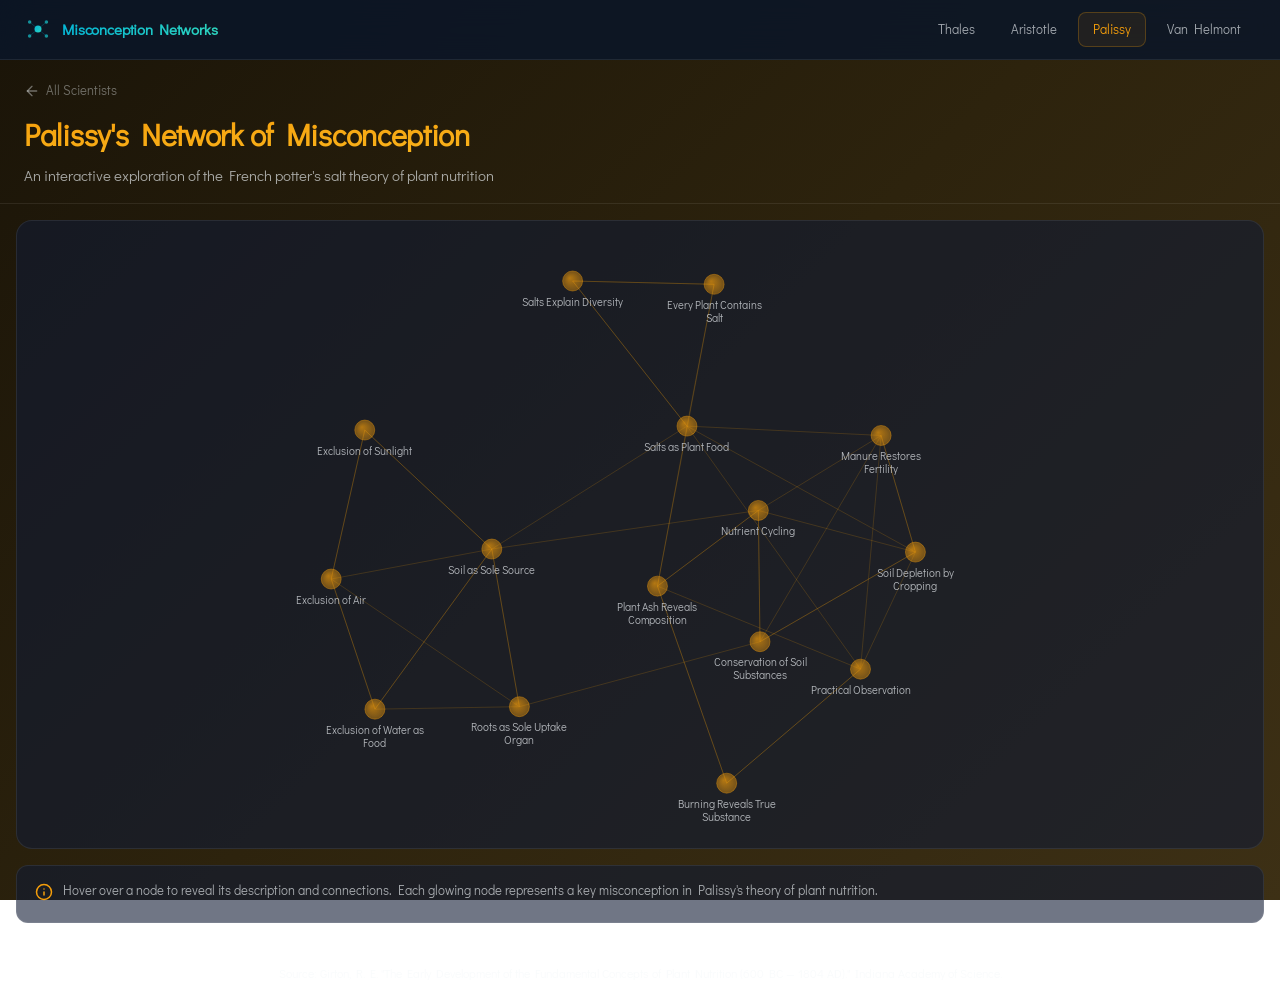
==== palissy/index.html @ 5a88d0b5 "Initial commit: Misconception Network of Great Scientists Four interactive network visualisations co" ====
<!DOCTYPE html>
<html lang="en">
<head>
  <meta charset="UTF-8" />
  <meta name="viewport" content="width=device-width, initial-scale=1.0" />
  <title>Palissy's Network of Misconception</title>
  <link rel="preconnect" href="https://fonts.googleapis.com" />
  <link rel="preconnect" href="https://fonts.gstatic.com" crossorigin />
  <link href="https://fonts.googleapis.com/css2?family=Didact+Gothic&display=swap" rel="stylesheet" />
  <link rel="stylesheet" href="../shared.css" />
  <link rel="stylesheet" href="page.css" />
</head>
<body>
  <!-- Navigation -->
  <nav class="top-nav">
    <div class="nav-inner">
      <a href="../index.html" class="nav-logo">
        <svg viewBox="0 0 40 40" width="28" height="28" fill="none">
          <circle cx="20" cy="20" r="5" fill="url(#nlg)" />
          <circle cx="8" cy="10" r="2.5" fill="url(#nlg)" opacity="0.7" />
          <circle cx="32" cy="10" r="2.5" fill="url(#nlg)" opacity="0.7" />
          <circle cx="8" cy="30" r="2.5" fill="url(#nlg)" opacity="0.7" />
          <circle cx="32" cy="30" r="2.5" fill="url(#nlg)" opacity="0.7" />
          <line x1="20" y1="20" x2="8" y2="10" stroke="#06B6D4" stroke-width="0.8" opacity="0.4" />
          <line x1="20" y1="20" x2="32" y2="10" stroke="#06B6D4" stroke-width="0.8" opacity="0.4" />
          <line x1="20" y1="20" x2="8" y2="30" stroke="#06B6D4" stroke-width="0.8" opacity="0.4" />
          <line x1="20" y1="20" x2="32" y2="30" stroke="#06B6D4" stroke-width="0.8" opacity="0.4" />
          <defs><linearGradient id="nlg" x1="0" y1="0" x2="1" y2="1"><stop offset="0%" stop-color="#06B6D4"/><stop offset="100%" stop-color="#2DD4BF"/></linearGradient></defs>
        </svg>
        <span>Misconception Networks</span>
      </a>
      <div class="nav-links">
        <a href="../thales/index.html" class="nav-link" data-color="blue">Thales</a>
        <a href="../aristotle/index.html" class="nav-link" data-color="cyan">Aristotle</a>
        <a href="../palissy/index.html" class="nav-link active" data-color="amber">Palissy</a>
        <a href="../vanhelmont/index.html" class="nav-link" data-color="green">Van Helmont</a>
      </div>
      <button class="nav-hamburger" id="nav-hamburger" aria-label="Toggle menu">
        <svg width="22" height="22" viewBox="0 0 24 24" fill="none" stroke="currentColor" stroke-width="2" stroke-linecap="round"><line x1="3" y1="6" x2="21" y2="6"/><line x1="3" y1="12" x2="21" y2="12"/><line x1="3" y1="18" x2="21" y2="18"/></svg>
      </button>
    </div>
    <div class="nav-mobile" id="nav-mobile">
      <a href="../thales/index.html" data-color="blue">Thales</a>
      <a href="../aristotle/index.html" data-color="cyan">Aristotle</a>
      <a href="../palissy/index.html" data-color="amber">Palissy</a>
      <a href="../vanhelmont/index.html" data-color="green">Van Helmont</a>
    </div>
  </nav>

  <!-- Page Header -->
  <header class="page-header">
    <div class="page-header-inner">
      <a href="../index.html" class="back-link">
        <svg width="16" height="16" viewBox="0 0 24 24" fill="none" stroke="currentColor" stroke-width="2" stroke-linecap="round" stroke-linejoin="round"><line x1="19" y1="12" x2="5" y2="12"/><polyline points="12 19 5 12 12 5"/></svg>
        All Scientists
      </a>
      <h1 class="page-title">Palissy's Network of Misconception</h1>
      <p class="page-subtitle">An interactive exploration of the French potter's salt theory of plant nutrition</p>
    </div>
  </header>

  <!-- Network Canvas -->
  <main class="main-content">
    <div class="canvas-container" id="canvas-container">
      <canvas id="network-canvas"></canvas>
      <div class="tooltip" id="tooltip">
        <div class="tooltip-title" id="tooltip-title"></div>
        <div class="tooltip-desc" id="tooltip-desc"></div>
        <div class="tooltip-connections" id="tooltip-connections"></div>
      </div>
    </div>
    <div class="info-panel">
      <div class="info-panel-inner">
        <div class="info-icon">
          <svg width="18" height="18" viewBox="0 0 24 24" fill="none" stroke="currentColor" stroke-width="2" stroke-linecap="round" stroke-linejoin="round"><circle cx="12" cy="12" r="10"/><line x1="12" y1="16" x2="12" y2="12"/><line x1="12" y1="8" x2="12.01" y2="8"/></svg>
        </div>
        <p>Hover over a node to reveal its description and connections. Each glowing node represents a key misconception in Palissy's theory of plant nutrition.</p>
      </div>
    </div>
  </main>

  <footer class="site-footer">
    <p>Source: Girton, R. E. "The Early Development of the Fundamental Concepts of Plant Nutrition (600 BC — 1804 AD)." Indiana Academy of Science.</p>
  </footer>

  <script>
    // Mobile nav toggle
    var hb=document.getElementById('nav-hamburger'),mn=document.getElementById('nav-mobile');
    if(hb&&mn)hb.addEventListener('click',function(){mn.classList.toggle('open')});
  </script>
  <script src="network.js"></script>
</body>
</html>
---- shared.css ----
/* === Shared styles: navigation + footer + base === */
*,*::before,*::after{box-sizing:border-box;margin:0;padding:0}

:root{
  --navy-dark:#0A1628;
  --navy-mid:#111D33;
  --navy-light:#1A2A45;
  --card-bg:rgba(17,28,53,0.7);
  --card-border:rgba(255,255,255,0.08);
  --text-primary:#f0f4f8;
  --text-secondary:rgba(240,244,248,0.65);
  --text-muted:rgba(240,244,248,0.4);
  --cyan:#06B6D4;--cyan2:#2DD4BF;
  --blue:#3B82F6;--blue2:#60A5FA;
  --green:#22C55E;--green2:#4ADE80;
  --amber:#F59E0B;--amber2:#FBBF24;
  --font:'Didact Gothic',sans-serif;
  --max-w:1280px;
}

html{-webkit-font-smoothing:antialiased;-moz-osx-font-smoothing:grayscale;scroll-behavior:smooth}

body{
  min-height:100dvh;
  font-family:var(--font);
  color:var(--text-primary);
  background:var(--navy-dark);
  background:linear-gradient(160deg,#060E1A 0%,var(--navy-dark) 30%,var(--navy-mid) 70%,var(--navy-light) 100%);
  background-attachment:fixed;
  line-height:1.6;
}

/* ── Top Navigation ── */
.top-nav{
  position:sticky;top:0;z-index:100;
  background:rgba(10,22,40,0.85);
  backdrop-filter:blur(16px);-webkit-backdrop-filter:blur(16px);
  border-bottom:1px solid var(--card-border);
}
.nav-inner{
  max-width:var(--max-w);margin:0 auto;
  display:flex;align-items:center;justify-content:space-between;
  padding:12px 24px;
}
.nav-logo{
  display:flex;align-items:center;gap:10px;
  text-decoration:none;color:var(--text-primary);
  font-size:0.9375rem;font-weight:700;
  letter-spacing:-0.01em;
  transition:opacity .2s;
}
.nav-logo:hover{opacity:0.8}
.nav-logo span{
  background:linear-gradient(to right,var(--cyan),var(--cyan2));
  -webkit-background-clip:text;-webkit-text-fill-color:transparent;background-clip:text;
}
.nav-links{display:flex;gap:6px}
.nav-link{
  text-decoration:none;font-size:0.8125rem;
  padding:6px 14px;border-radius:8px;
  color:var(--text-secondary);
  border:1px solid transparent;
  transition:all .2s ease;
}
.nav-link:hover{
  color:var(--text-primary);
  border-color:var(--card-border);
  background:rgba(255,255,255,0.04);
}
.nav-link[data-color="cyan"]:hover{color:var(--cyan)}
.nav-link[data-color="blue"]:hover{color:var(--blue)}
.nav-link[data-color="green"]:hover{color:var(--green)}
.nav-link[data-color="amber"]:hover{color:var(--amber)}

.nav-link.active[data-color="cyan"]{color:var(--cyan);border-color:rgba(6,182,212,0.25);background:rgba(6,182,212,0.08)}
.nav-link.active[data-color="blue"]{color:var(--blue);border-color:rgba(59,130,246,0.25);background:rgba(59,130,246,0.08)}
.nav-link.active[data-color="green"]{color:var(--green);border-color:rgba(34,197,94,0.25);background:rgba(34,197,94,0.08)}
.nav-link.active[data-color="amber"]{color:var(--amber);border-color:rgba(245,158,11,0.25);background:rgba(245,158,11,0.08)}

/* Hamburger */
.nav-hamburger{
  display:none;background:none;border:none;color:var(--text-secondary);
  cursor:pointer;padding:4px;border-radius:6px;
  transition:color .2s;
}
.nav-hamburger:hover{color:var(--text-primary)}
.nav-mobile{
  display:none;flex-direction:column;gap:4px;
  padding:8px 24px 16px;
}
.nav-mobile a{
  text-decoration:none;font-size:0.875rem;
  padding:10px 14px;border-radius:8px;
  color:var(--text-secondary);
  transition:all .2s;
}
.nav-mobile a:hover{color:var(--text-primary);background:rgba(255,255,255,0.04)}
.nav-mobile a[data-color="cyan"]:hover{color:var(--cyan)}
.nav-mobile a[data-color="blue"]:hover{color:var(--blue)}
.nav-mobile a[data-color="green"]:hover{color:var(--green)}
.nav-mobile a[data-color="amber"]:hover{color:var(--amber)}
.nav-mobile.open{display:flex}

@media(max-width:720px){
  .nav-links{display:none}
  .nav-hamburger{display:block}
}

/* ── Footer ── */
.site-footer{
  padding:24px;border-top:1px solid var(--card-border);text-align:center;
}
.site-footer p{
  font-size:0.75rem;color:var(--text-muted);max-width:800px;margin:0 auto;
}
---- palissy/page.css ----
/* === Sub-page: Palissy === */
:root{
  --accent1:#F59E0B;--accent2:#FBBF24;
  --navy-dark:#1A1408;--navy-mid:#2D230D;--navy-light:#3D3015;
  --card-bg-local:#211A0B;
}

body{
  background:linear-gradient(135deg,var(--navy-dark) 0%,var(--navy-mid) 50%,var(--navy-light) 100%);
  background-attachment:fixed;
}

.page-header{
  padding:20px 24px 16px;
  border-bottom:1px solid var(--card-border);
}
.page-header-inner{
  max-width:var(--max-w);margin:0 auto;
}
.back-link{
  display:inline-flex;align-items:center;gap:6px;
  text-decoration:none;font-size:0.8125rem;
  color:var(--text-muted);
  transition:color .2s;margin-bottom:10px;
}
.back-link:hover{color:var(--text-primary)}

.page-title{
  font-size:clamp(1.25rem,1rem + 1.5vw,1.875rem);
  font-weight:700;letter-spacing:-0.01em;
  background:linear-gradient(to bottom right,var(--accent1),var(--accent2));
  -webkit-background-clip:text;-webkit-text-fill-color:transparent;background-clip:text;
  margin-bottom:4px;
}
.page-subtitle{
  font-size:0.9375rem;color:var(--text-secondary);
}

.main-content{
  flex:1;display:flex;flex-direction:column;
  padding:16px;max-width:var(--max-w);width:100%;margin:0 auto;
}
.canvas-container{
  position:relative;flex:1;min-height:500px;
  background:rgba(17,28,53,0.6);
  border:1px solid var(--card-border);border-radius:16px;overflow:hidden;
}
#network-canvas{display:block;width:100%;height:100%;cursor:default}

.tooltip{
  position:absolute;pointer-events:none;opacity:0;transform:translateY(6px);
  transition:opacity .2s ease,transform .2s ease;
  background:var(--card-bg-local);
  border:1px solid var(--card-border);border-radius:12px;
  padding:16px 18px;max-width:320px;z-index:10;
  box-shadow:0 8px 32px rgba(0,0,0,0.4);
}
.tooltip.visible{opacity:1;transform:translateY(0)}
.tooltip-title{
  font-size:1rem;font-weight:700;margin-bottom:6px;
  background:linear-gradient(to right,var(--accent1),var(--accent2));
  -webkit-background-clip:text;-webkit-text-fill-color:transparent;background-clip:text;
}
.tooltip-desc{font-size:.8125rem;color:var(--text-secondary);line-height:1.55;margin-bottom:10px}
.tooltip-connections{font-size:.75rem;color:var(--text-muted);border-top:1px solid var(--card-border);padding-top:8px}
.tooltip-connections span{color:var(--accent2)}

.info-panel{margin-top:16px}
.info-panel-inner{
  display:flex;align-items:flex-start;gap:10px;
  background:rgba(17,28,53,0.6);
  border:1px solid var(--card-border);border-radius:12px;padding:14px 18px;
}
.info-icon{flex-shrink:0;color:var(--accent1);margin-top:2px}
.info-panel p{font-size:.8125rem;color:var(--text-secondary);line-height:1.55}

@media(max-width:640px){
  .page-header{padding:16px 16px 12px}
  .main-content{padding:12px}
  .canvas-container{min-height:400px}
  .tooltip{max-width:260px;padding:12px 14px}
}
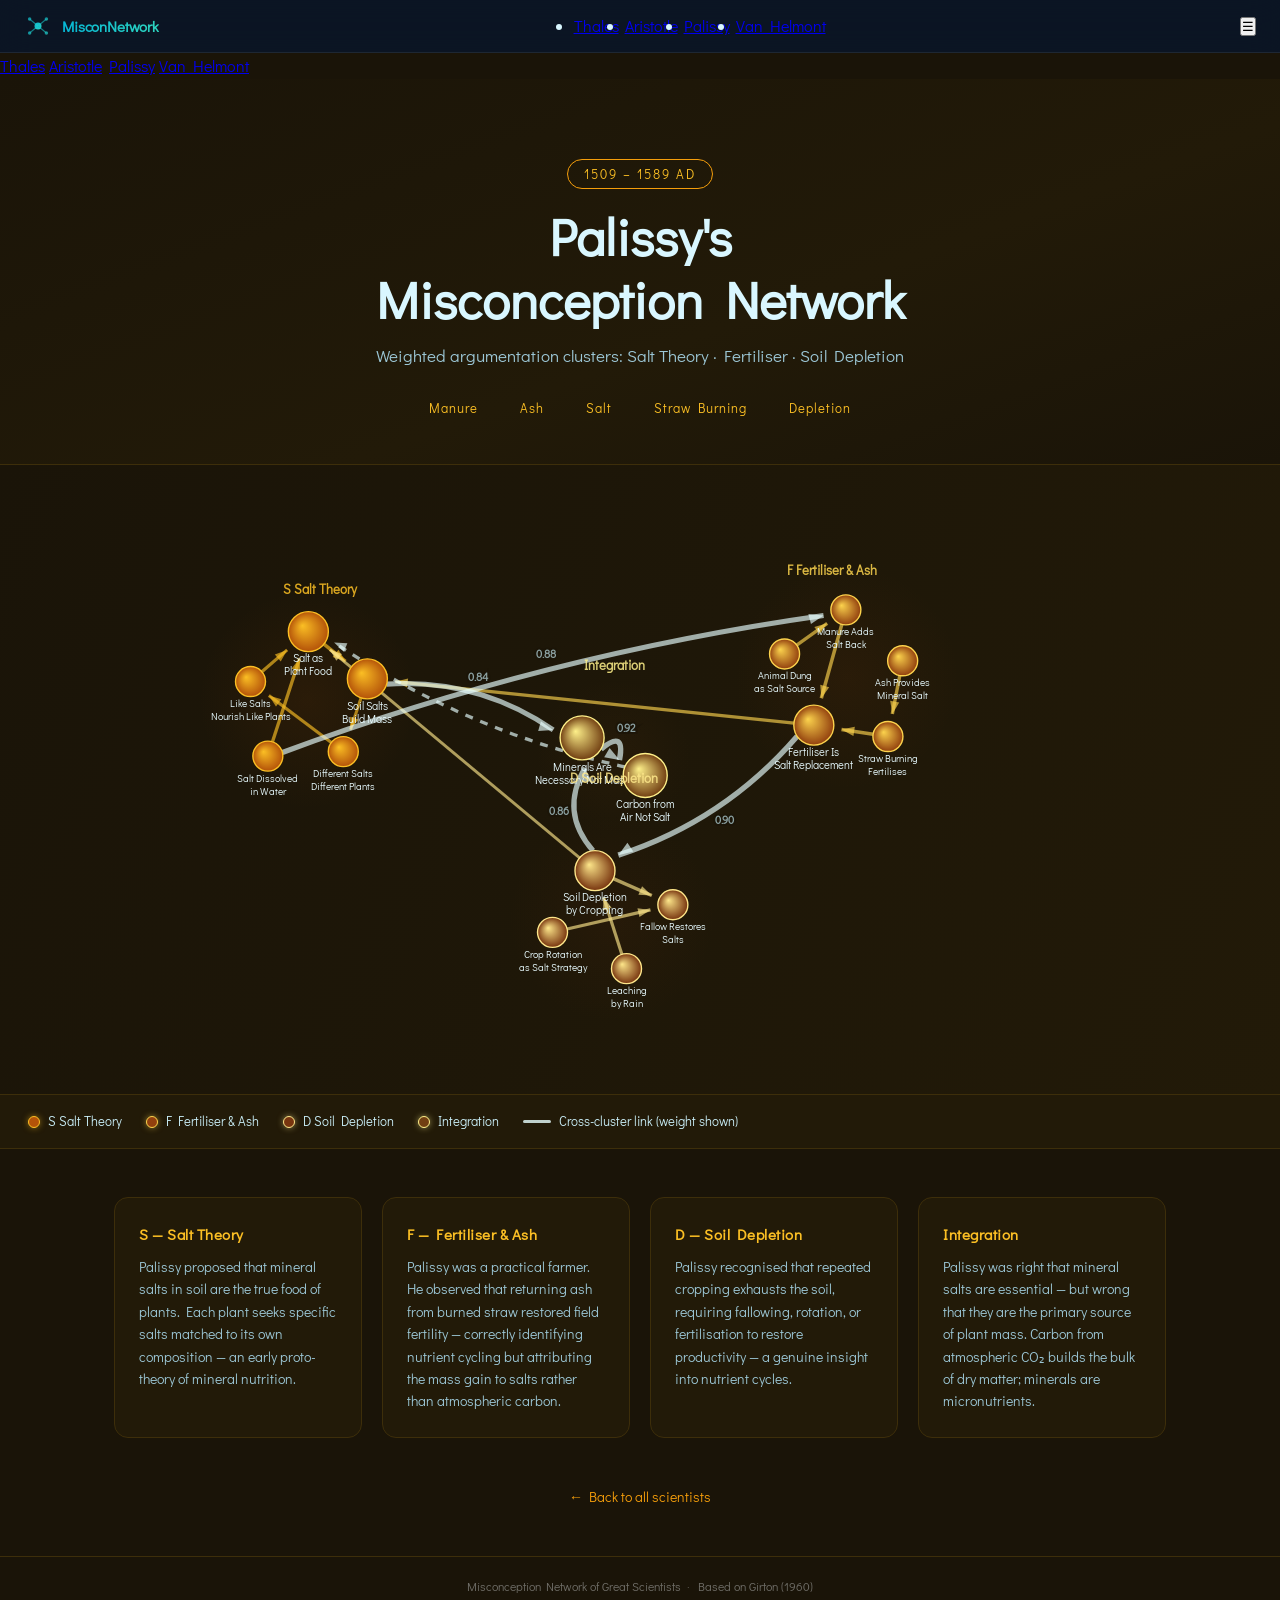
==== commit abee63bd: "Rebuild all 4 networks: cluster-based SVG style, weighted edges, Aristotle expanded to M1/M2/M3/M4 c" ====
--- a/palissy/index.html
+++ b/palissy/index.html
@@ -3,7 +3,7 @@
 <head>
   <meta charset="UTF-8" />
   <meta name="viewport" content="width=device-width, initial-scale=1.0" />
-  <title>Palissy's Network of Misconception</title>
+  <title>Palissy — Misconception Network</title>
   <link rel="preconnect" href="https://fonts.googleapis.com" />
   <link rel="preconnect" href="https://fonts.gstatic.com" crossorigin />
   <link href="https://fonts.googleapis.com/css2?family=Didact+Gothic&display=swap" rel="stylesheet" />
@@ -11,83 +11,98 @@
   <link rel="stylesheet" href="page.css" />
 </head>
 <body>
-  <!-- Navigation -->
   <nav class="top-nav">
     <div class="nav-inner">
       <a href="../index.html" class="nav-logo">
         <svg viewBox="0 0 40 40" width="28" height="28" fill="none">
           <circle cx="20" cy="20" r="5" fill="url(#nlg)" />
-          <circle cx="8" cy="10" r="2.5" fill="url(#nlg)" opacity="0.7" />
-          <circle cx="32" cy="10" r="2.5" fill="url(#nlg)" opacity="0.7" />
-          <circle cx="8" cy="30" r="2.5" fill="url(#nlg)" opacity="0.7" />
-          <circle cx="32" cy="30" r="2.5" fill="url(#nlg)" opacity="0.7" />
-          <line x1="20" y1="20" x2="8" y2="10" stroke="#06B6D4" stroke-width="0.8" opacity="0.4" />
-          <line x1="20" y1="20" x2="32" y2="10" stroke="#06B6D4" stroke-width="0.8" opacity="0.4" />
-          <line x1="20" y1="20" x2="8" y2="30" stroke="#06B6D4" stroke-width="0.8" opacity="0.4" />
-          <line x1="20" y1="20" x2="32" y2="30" stroke="#06B6D4" stroke-width="0.8" opacity="0.4" />
-          <defs><linearGradient id="nlg" x1="0" y1="0" x2="1" y2="1"><stop offset="0%" stop-color="#06B6D4"/><stop offset="100%" stop-color="#2DD4BF"/></linearGradient></defs>
+          <circle cx="8"  cy="10" r="2.5" fill="url(#nlg)" opacity="0.7"/>
+          <circle cx="32" cy="10" r="2.5" fill="url(#nlg)" opacity="0.7"/>
+          <circle cx="8"  cy="30" r="2.5" fill="url(#nlg)" opacity="0.7"/>
+          <circle cx="32" cy="30" r="2.5" fill="url(#nlg)" opacity="0.7"/>
+          <line x1="20" y1="20" x2="8"  y2="10" stroke="url(#nlg)" stroke-width="1.5" opacity="0.6"/>
+          <line x1="20" y1="20" x2="32" y2="10" stroke="url(#nlg)" stroke-width="1.5" opacity="0.6"/>
+          <line x1="20" y1="20" x2="8"  y2="30" stroke="url(#nlg)" stroke-width="1.5" opacity="0.6"/>
+          <line x1="20" y1="20" x2="32" y2="30" stroke="url(#nlg)" stroke-width="1.5" opacity="0.6"/>
+          <defs>
+            <linearGradient id="nlg" x1="0" y1="0" x2="1" y2="1">
+              <stop offset="0%" stop-color="#06B6D4"/>
+              <stop offset="100%" stop-color="#2DD4BF"/>
+            </linearGradient>
+          </defs>
         </svg>
-        <span>Misconception Networks</span>
+        <span>MisconNetwork</span>
       </a>
-      <div class="nav-links">
-        <a href="../thales/index.html" class="nav-link" data-color="blue">Thales</a>
-        <a href="../aristotle/index.html" class="nav-link" data-color="cyan">Aristotle</a>
-        <a href="../palissy/index.html" class="nav-link active" data-color="amber">Palissy</a>
-        <a href="../vanhelmont/index.html" class="nav-link" data-color="green">Van Helmont</a>
-      </div>
-      <button class="nav-hamburger" id="nav-hamburger" aria-label="Toggle menu">
-        <svg width="22" height="22" viewBox="0 0 24 24" fill="none" stroke="currentColor" stroke-width="2" stroke-linecap="round"><line x1="3" y1="6" x2="21" y2="6"/><line x1="3" y1="12" x2="21" y2="12"/><line x1="3" y1="18" x2="21" y2="18"/></svg>
-      </button>
-    </div>
-    <div class="nav-mobile" id="nav-mobile">
-      <a href="../thales/index.html" data-color="blue">Thales</a>
-      <a href="../aristotle/index.html" data-color="cyan">Aristotle</a>
-      <a href="../palissy/index.html" data-color="amber">Palissy</a>
-      <a href="../vanhelmont/index.html" data-color="green">Van Helmont</a>
+      <ul class="nav-links">
+        <li><a href="../thales/">Thales</a></li>
+        <li><a href="../aristotle/">Aristotle</a></li>
+        <li><a href="../palissy/" class="active">Palissy</a></li>
+        <li><a href="../vanhelmont/">Van Helmont</a></li>
+      </ul>
+      <button class="hamburger" id="hamburger" aria-label="Menu">&#9776;</button>
     </div>
   </nav>
+  <div class="mobile-menu" id="mobile-menu">
+    <a href="../thales/">Thales</a>
+    <a href="../aristotle/">Aristotle</a>
+    <a href="../palissy/">Palissy</a>
+    <a href="../vanhelmont/">Van Helmont</a>
+  </div>
 
-  <!-- Page Header -->
-  <header class="page-header">
-    <div class="page-header-inner">
-      <a href="../index.html" class="back-link">
-        <svg width="16" height="16" viewBox="0 0 24 24" fill="none" stroke="currentColor" stroke-width="2" stroke-linecap="round" stroke-linejoin="round"><line x1="19" y1="12" x2="5" y2="12"/><polyline points="12 19 5 12 12 5"/></svg>
-        All Scientists
-      </a>
-      <h1 class="page-title">Palissy's Network of Misconception</h1>
-      <p class="page-subtitle">An interactive exploration of the French potter's salt theory of plant nutrition</p>
+  <header class="scientist-hero">
+    <div class="hero-badge">1509 – 1589 AD</div>
+    <h1 class="hero-title">Palissy's<br>Misconception Network</h1>
+    <p class="hero-sub">Weighted argumentation clusters: Salt Theory · Fertiliser · Soil Depletion</p>
+    <div class="keywords">
+      <span>Manure</span><span>Ash</span><span>Salt</span><span>Straw Burning</span><span>Depletion</span>
     </div>
   </header>
 
-  <!-- Network Canvas -->
-  <main class="main-content">
-    <div class="canvas-container" id="canvas-container">
+  <section class="network-section">
+    <div class="network-wrap">
       <canvas id="network-canvas"></canvas>
-      <div class="tooltip" id="tooltip">
-        <div class="tooltip-title" id="tooltip-title"></div>
-        <div class="tooltip-desc" id="tooltip-desc"></div>
-        <div class="tooltip-connections" id="tooltip-connections"></div>
+      <div id="tooltip" class="tooltip" style="display:none">
+        <div class="tip-cluster"></div>
+        <div class="tip-title"></div>
+        <p class="tip-desc"></p>
       </div>
     </div>
-    <div class="info-panel">
-      <div class="info-panel-inner">
-        <div class="info-icon">
-          <svg width="18" height="18" viewBox="0 0 24 24" fill="none" stroke="currentColor" stroke-width="2" stroke-linecap="round" stroke-linejoin="round"><circle cx="12" cy="12" r="10"/><line x1="12" y1="16" x2="12" y2="12"/><line x1="12" y1="8" x2="12.01" y2="8"/></svg>
-        </div>
-        <p>Hover over a node to reveal its description and connections. Each glowing node represents a key misconception in Palissy's theory of plant nutrition.</p>
+    <div id="network-legend" class="network-legend"></div>
+  </section>
+
+  <section class="info-section">
+    <div class="info-grid">
+      <div class="info-card">
+        <h3>S — Salt Theory</h3>
+        <p>Palissy proposed that mineral salts in soil are the true food of plants. Each plant seeks specific salts matched to its own composition — an early proto-theory of mineral nutrition.</p>
+      </div>
+      <div class="info-card">
+        <h3>F — Fertiliser &amp; Ash</h3>
+        <p>Palissy was a practical farmer. He observed that returning ash from burned straw restored field fertility — correctly identifying nutrient cycling but attributing the mass gain to salts rather than atmospheric carbon.</p>
+      </div>
+      <div class="info-card">
+        <h3>D — Soil Depletion</h3>
+        <p>Palissy recognised that repeated cropping exhausts the soil, requiring fallowing, rotation, or fertilisation to restore productivity — a genuine insight into nutrient cycles.</p>
+      </div>
+      <div class="info-card">
+        <h3>Integration</h3>
+        <p>Palissy was right that mineral salts are essential — but wrong that they are the primary source of plant mass. Carbon from atmospheric CO₂ builds the bulk of dry matter; minerals are micronutrients.</p>
       </div>
     </div>
-  </main>
+    <div class="back-link-wrap">
+      <a href="../index.html" class="back-link">← Back to all scientists</a>
+    </div>
+  </section>
 
   <footer class="site-footer">
-    <p>Source: Girton, R. E. "The Early Development of the Fundamental Concepts of Plant Nutrition (600 BC — 1804 AD)." Indiana Academy of Science.</p>
+    <p>Misconception Network of Great Scientists &nbsp;·&nbsp; Based on Girton (1960)</p>
   </footer>
 
+  <script src="network.js"></script>
   <script>
-    // Mobile nav toggle
-    var hb=document.getElementById('nav-hamburger'),mn=document.getElementById('nav-mobile');
-    if(hb&&mn)hb.addEventListener('click',function(){mn.classList.toggle('open')});
+    document.getElementById('hamburger').addEventListener('click', () => {
+      document.getElementById('mobile-menu').classList.toggle('open');
+    });
   </script>
-  <script src="network.js"></script>
 </body>
-</html>+</html>
--- a/palissy/page.css
+++ b/palissy/page.css
@@ -1,82 +1,184 @@
-/* === Sub-page: Palissy === */
-:root{
-  --accent1:#F59E0B;--accent2:#FBBF24;
-  --navy-dark:#1A1408;--navy-mid:#2D230D;--navy-light:#3D3015;
-  --card-bg-local:#211A0B;
+/* Palissy page — amber theme */
+:root {
+  --accent1: #F59E0B;
+  --accent2: #FBBF24;
+  --bg-dark: #1A1408;
+  --bg-panel: #221a08;
+  --panel-border: #3d2e0a;
 }
 
-body{
-  background:linear-gradient(135deg,var(--navy-dark) 0%,var(--navy-mid) 50%,var(--navy-light) 100%);
-  background-attachment:fixed;
+body { background: var(--bg-dark); color: #d9f7ff; font-family: 'Didact Gothic', Arial, sans-serif; margin: 0; }
+
+/* Hero */
+.scientist-hero {
+  text-align: center;
+  padding: 80px 24px 40px;
+  background: linear-gradient(160deg, #1A1408 0%, #221a08 60%, #1A1408 100%);
+  border-bottom: 1px solid var(--panel-border);
+}
+.hero-badge {
+  display: inline-block;
+  font-size: 13px;
+  letter-spacing: 2px;
+  color: var(--accent2);
+  border: 1px solid var(--accent1);
+  border-radius: 20px;
+  padding: 4px 16px;
+  margin-bottom: 16px;
+  text-transform: uppercase;
+}
+.hero-title {
+  font-size: clamp(28px, 5vw, 52px);
+  font-weight: 700;
+  color: #d9f7ff;
+  margin: 0 0 12px;
+  line-height: 1.2;
+  text-shadow: 0 0 40px var(--accent1)66;
+}
+.hero-sub {
+  font-size: 17px;
+  color: #9cc7d6;
+  margin: 0 0 24px;
+}
+.keywords {
+  display: flex;
+  flex-wrap: wrap;
+  gap: 10px;
+  justify-content: center;
+}
+.keywords span {
+  background: var(--accent1)22;
+  border: 1px solid var(--accent1)88;
+  color: var(--accent2);
+  border-radius: 20px;
+  padding: 5px 16px;
+  font-size: 13px;
+  letter-spacing: 1px;
 }
 
-.page-header{
-  padding:20px 24px 16px;
-  border-bottom:1px solid var(--card-border);
+/* Network canvas area */
+.network-section { padding: 0; background: var(--bg-dark); }
+.network-wrap {
+  position: relative;
+  width: 100%;
+  height: 70vh;
+  min-height: 480px;
+  max-height: 800px;
+  background: #1A1408;
+  border-bottom: 1px solid var(--panel-border);
 }
-.page-header-inner{
-  max-width:var(--max-w);margin:0 auto;
+#network-canvas { display: block; width: 100%; height: 100%; }
+
+/* Tooltip */
+.tooltip {
+  position: fixed;
+  pointer-events: none;
+  background: var(--bg-panel);
+  border: 1.5px solid var(--accent1);
+  border-radius: 12px;
+  padding: 14px 18px;
+  max-width: 260px;
+  z-index: 100;
+  box-shadow: 0 0 24px var(--accent1)44;
 }
-.back-link{
-  display:inline-flex;align-items:center;gap:6px;
-  text-decoration:none;font-size:0.8125rem;
-  color:var(--text-muted);
-  transition:color .2s;margin-bottom:10px;
+.tip-cluster {
+  font-size: 10px;
+  letter-spacing: 1.5px;
+  text-transform: uppercase;
+  color: var(--accent2);
+  margin-bottom: 4px;
 }
-.back-link:hover{color:var(--text-primary)}
-
-.page-title{
-  font-size:clamp(1.25rem,1rem + 1.5vw,1.875rem);
-  font-weight:700;letter-spacing:-0.01em;
-  background:linear-gradient(to bottom right,var(--accent1),var(--accent2));
-  -webkit-background-clip:text;-webkit-text-fill-color:transparent;background-clip:text;
-  margin-bottom:4px;
+.tip-title {
+  font-size: 14px;
+  font-weight: 700;
+  color: #d9f7ff;
+  margin-bottom: 6px;
 }
-.page-subtitle{
-  font-size:0.9375rem;color:var(--text-secondary);
+.tip-desc {
+  font-size: 13px;
+  color: #9cc7d6;
+  margin: 0;
+  line-height: 1.5;
 }
 
-.main-content{
-  flex:1;display:flex;flex-direction:column;
-  padding:16px;max-width:var(--max-w);width:100%;margin:0 auto;
+/* Legend */
+.network-legend {
+  display: flex;
+  flex-wrap: wrap;
+  gap: 14px 24px;
+  padding: 16px 28px;
+  background: var(--bg-panel);
+  border-bottom: 1px solid var(--panel-border);
+  font-size: 13px;
+  color: #c9eef7;
 }
-.canvas-container{
-  position:relative;flex:1;min-height:500px;
-  background:rgba(17,28,53,0.6);
-  border:1px solid var(--card-border);border-radius:16px;overflow:hidden;
+.leg-item { display: flex; align-items: center; gap: 8px; }
+.leg-dot {
+  width: 12px; height: 12px;
+  border-radius: 50%;
+  flex-shrink: 0;
 }
-#network-canvas{display:block;width:100%;height:100%;cursor:default}
+.leg-line {
+  width: 28px; height: 3px;
+  border-radius: 2px;
+  flex-shrink: 0;
+  opacity: 0.8;
+}
 
-.tooltip{
-  position:absolute;pointer-events:none;opacity:0;transform:translateY(6px);
-  transition:opacity .2s ease,transform .2s ease;
-  background:var(--card-bg-local);
-  border:1px solid var(--card-border);border-radius:12px;
-  padding:16px 18px;max-width:320px;z-index:10;
-  box-shadow:0 8px 32px rgba(0,0,0,0.4);
+/* Info section */
+.info-section {
+  padding: 48px 24px 40px;
+  max-width: 1100px;
+  margin: 0 auto;
 }
-.tooltip.visible{opacity:1;transform:translateY(0)}
-.tooltip-title{
-  font-size:1rem;font-weight:700;margin-bottom:6px;
-  background:linear-gradient(to right,var(--accent1),var(--accent2));
-  -webkit-background-clip:text;-webkit-text-fill-color:transparent;background-clip:text;
+.info-grid {
+  display: grid;
+  grid-template-columns: repeat(auto-fit, minmax(220px, 1fr));
+  gap: 20px;
+  margin-bottom: 40px;
 }
-.tooltip-desc{font-size:.8125rem;color:var(--text-secondary);line-height:1.55;margin-bottom:10px}
-.tooltip-connections{font-size:.75rem;color:var(--text-muted);border-top:1px solid var(--card-border);padding-top:8px}
-.tooltip-connections span{color:var(--accent2)}
+.info-card {
+  background: var(--bg-panel);
+  border: 1px solid var(--panel-border);
+  border-radius: 14px;
+  padding: 24px;
+  transition: border-color 0.2s, box-shadow 0.2s;
+}
+.info-card:hover {
+  border-color: var(--accent1);
+  box-shadow: 0 0 18px var(--accent1)33;
+}
+.info-card h3 {
+  font-size: 15px;
+  color: var(--accent2);
+  margin: 0 0 10px;
+  font-weight: 700;
+  letter-spacing: 0.5px;
+}
+.info-card p { font-size: 14px; color: #9cc7d6; margin: 0; line-height: 1.6; }
 
-.info-panel{margin-top:16px}
-.info-panel-inner{
-  display:flex;align-items:flex-start;gap:10px;
-  background:rgba(17,28,53,0.6);
-  border:1px solid var(--card-border);border-radius:12px;padding:14px 18px;
+.back-link-wrap { text-align: center; }
+.back-link {
+  display: inline-block;
+  color: var(--accent1);
+  text-decoration: none;
+  font-size: 14px;
+  border: 1px solid var(--accent1)66;
+  border-radius: 20px;
+  padding: 8px 24px;
+  transition: background 0.2s;
 }
-.info-icon{flex-shrink:0;color:var(--accent1);margin-top:2px}
-.info-panel p{font-size:.8125rem;color:var(--text-secondary);line-height:1.55}
+.back-link:hover { background: var(--accent1)22; }
 
-@media(max-width:640px){
-  .page-header{padding:16px 16px 12px}
-  .main-content{padding:12px}
-  .canvas-container{min-height:400px}
-  .tooltip{max-width:260px;padding:12px 14px}
-}+/* Footer */
+.site-footer {
+  text-align: center;
+  padding: 20px;
+  font-size: 13px;
+  color: #4a7a8a;
+  border-top: 1px solid var(--panel-border);
+}
+
+@media (max-width: 600px) {
+  .network-wrap { height: 55vh; }
+}
